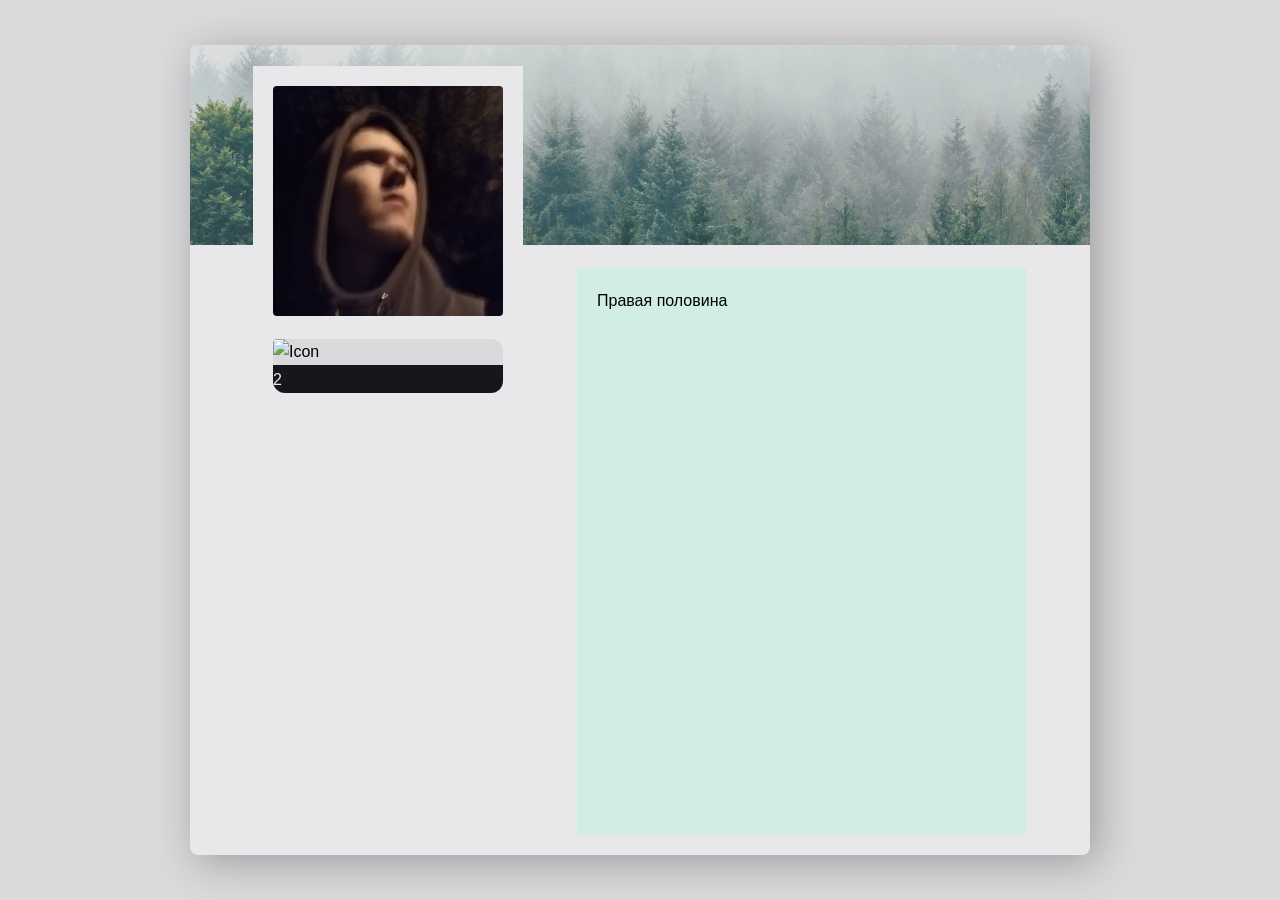
==== index.html @ a41b037d "feat: первые обновления" ====
<!DOCTYPE html>
<html lang="ru">
<head>
  <meta charset="UTF-8">
  <meta name="viewport" content="width=device-width, initial-scale=1.0">
  <title>Басистый Илья</title>
  <link rel="stylesheet" href="styles/base.css">
  <link rel="stylesheet" href="styles/update_styles.css">
  <link rel="stylesheet" href="styles/main_style.css">
</head>
<body>

<body>

  <main>
    <img src="assets/images/background_forest_1.jpg" alt="" class="header-img">
  
    <div class="main-content">
      <div class="half-content left-half">
        <img src="assets/images/avatar_photo.jpg" alt="" class="avatar-img">

        <div class="left-card">
          <div>
            <div class="icon-wrapper">
                <div class="icon">
                    <img src="icon.png" alt="Icon">
                </div>
                <hr class="separator">
            </div>
          </div>
          <div class="dark_subcard">2</div>
        </div>
      </div>
      <div class="half-content right-half">
        Правая половина
      </div>
    </div>

  </main>



</body>


</body>
</html>
---- styles/base.css ----
/* Очистка стилей браузера */


/* Reset всех стилей */
*,
*::before,
*::after {
  box-sizing: border-box;
  margin: 0;
  padding: 0;
  border: 0;
}

/* Убираем стандартные стили у списков */
ul,
ol,
dl,
li {
  list-style: none;
}

/* Убираем стандартные отступы у заголовков и параграфов */
h1,
h2,
h3,
h4,
h5,
h6,
p {
  font-weight: normal;
  font-size: 100%;
}

/* Убираем стандартные стили у ссылок */
a {
  text-decoration: none;
  color: inherit;
}

/* Убираем стандартные стили у изображений */
img {
  max-width: 100%;
  height: auto;
  vertical-align: middle;
  border: 0;
}

/* Убираем стандартные стили у таблиц */
table {
  border-collapse: collapse;
  border-spacing: 0;
}

/* Убираем стандартные стили у форм */
button,
input,
select,
textarea {
  font-family: inherit;
  font-size: 100%;
  background: transparent;
  border: none;
  outline: none;
}

/* Убираем стандартные стили у элементов формы */
button {
  cursor: pointer;
  padding: 0;
}

/* Убираем стандартные отступы у pre и code */
pre,
code,
kbd,
samp {
  font-family: monospace, monospace;
  font-size: 1em;
}

/* Убираем отступы у body */
body {
  line-height: 1;
  -webkit-text-size-adjust: 100%;
}

/* Убираем отступы у контейнеров */
article,
aside,
details,
figcaption,
figure,
footer,
header,
main,
menu,
nav,
section,
summary {
  display: block;
}
---- styles/update_styles.css ----
h1 {
    font-size: 1.7rem;
    font-weight: bold;
}

p {
    font-size: 1rem;
    line-height: 1.6;
}

a {
    text-decoration: none;
}

a:hover {
    text-decoration: underline;
}

ul, ol {
    margin: 0 0 1rem;
    padding-left: 1.5rem;
}

li {
    margin: 0 0 0.5rem;
}

img {
    max-width: 100%;
    height: auto;
    border-radius: 4px;
}
---- styles/main_style.css ----
:root {
    --light-color: #e8e8ea;
    --dark-color: #17161c;
    --second-color: #dadadc;
}


html, body {
  font-family: Arial, sans-serif;
  line-height: 1.6;
}

body {
  display: flex;
  flex-direction: column;
  min-height: 100vh; /* Минимальная высота — весь экран */
  justify-content: center;
  align-items: center;
  background-color: var(--second-color);
}

main {
    width: 100%;
    height: 100vh;
    box-shadow: 7px 7px 40px #17161c50;
    position: relative;
    background-color: var(--light-color);
}

.separator {
    height: 2px;
    background-color: var(--dark-color);
    width: 100%;
}
/* IMAGES */
.header-img {
    height: 140px;
    width: 100%;
    object-fit: cover;
    filter: opacity(80%);
    position: absolute;
}

.avatar-img {
    width: 130px;
    height: 130px;
}


/* FLEX COLUMN */

.main-content {
    display: flex;
    flex-direction: column;
    justify-content: center;
    position: relative;
    z-index: 2;
    height: 100%;
}

.half-content {
    padding: 20px;
    margin-bottom: 20px;
}

/* LEFT */

.left-half { 
    height: 95%;
    /* background-color: rgba(137, 43, 226, 0.281); */
    background-color: var(--light-color);
}

.left-card {
    margin-top: 10%;
    width: 100%;
    height: auto;
    background-color: var(--second-color);
    border-radius: 12px;
    
    display: flex;
    flex-direction: column;
    justify-content: end;
}

.dark_subcard {
    background-color: var(--dark-color);
    color: var(--light-color);
    border-radius: 0 0 12px 12px;
}

/* RIGHT */

.right-half {
    height: 70%;
    background-color: rgba(127, 255, 212, 0.219);
}


/* MEDIA */

/* Если ширина экрана 600px и больше */
@media (min-width: 600px) {


}


/* Если ширина экрана 900px и больше */
@media (min-width: 900px) {
    html, body { height: 100%; }

    main {
        width: 900px;
        height: 90%;
        border-radius: 8px;
    }

    /* IMAGES */

    .header-img {
        height: 200px;
        border-radius: 8px 8px 0 0;
    }

    .avatar-img {
        width: 230px;
        height: 230px;
    }

    /* FLEX COLUMN */

    .main-content {
        flex-direction: row;
        align-items: end;
        gap: 6%;
    }

    /* LEFT */

    .left-half {
        width: 30%;
    }

    .left-card {
        max-height: 69%;
    }

    /* RIGHT */

    .right-half {
        width: 50%;
    }
}
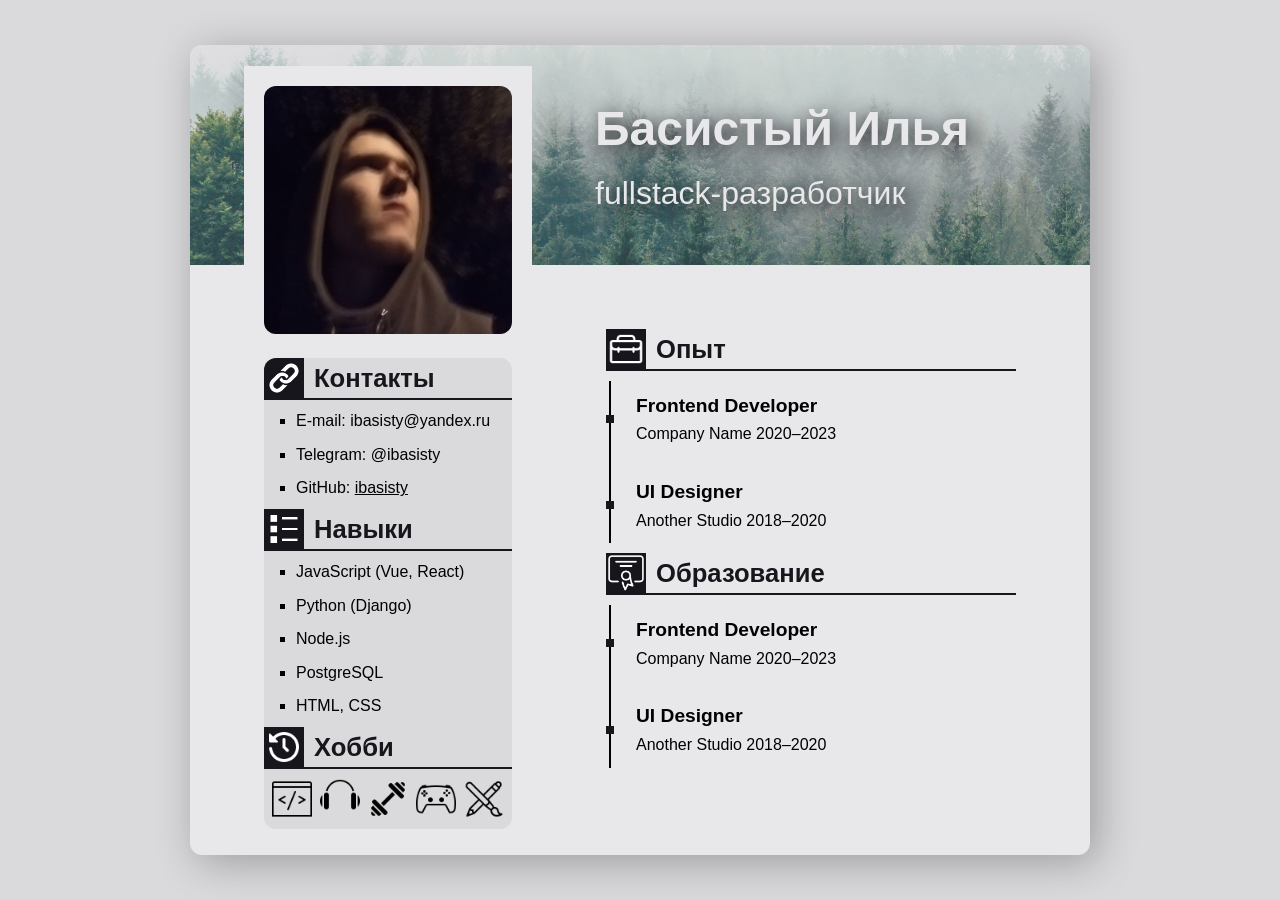
==== commit 73a532a8: "feat: иконки" ====
--- a/index.html
+++ b/index.html
@@ -13,7 +13,14 @@
 <body>
 
   <main>
-    <img src="assets/images/background_forest_1.jpg" alt="" class="header-img">
+    <div class="background-info">
+      <img src="assets/images/background_forest_1.jpg" alt="" class="header-img">
+      <div class="info">
+        <span class="fio">Басистый Илья</span>
+        <br>
+        <span class="profession">fullstack-разработчик</span>
+      </div>
+    </div>
   
     <div class="main-content">
       <div class="half-content left-half">
@@ -22,17 +29,88 @@
         <div class="left-card">
           <div>
             <div class="icon-wrapper">
-                <div class="icon">
-                    <img src="icon.png" alt="Icon">
+                <div class="icon" style="border-radius: 12px 0px 0 0;">
+                    <img src="assets/icons/icons8-link-64.png" alt="Icon">
                 </div>
-                <hr class="separator">
-            </div>
+                <span>Контакты</span>
+              </div>
+              <hr class="separator">
+              <ul>
+                  <li>E-mail: ibasisty@yandex.ru</li>
+                  <li>Telegram: @ibasisty</li>
+                  <li>GitHub: <a href="https://github.com/ibasisty">ibasisty</a></li>
+              </ul>
+              <div class="icon-wrapper">
+                  <div class="icon">
+                      <img src="assets/icons/icons8-list-64.png" alt="Icon">
+                  </div>
+                  <span>Навыки</span>
+              </div>
+              <hr class="separator">
+              <ul>
+                <li>JavaScript (Vue, React)</li>
+                <li>Python (Django)</li>
+                <li>Node.js</li>
+                <li>PostgreSQL</li>
+                <li>HTML, CSS</li>
+              </ul>
+              <div class="icon-wrapper">
+                  <div class="icon">
+                      <img src="assets/icons/icons8-time-48.png" alt="Icon">
+                  </div>
+                  <span>Хобби</span>
+              </div>
+              <hr class="separator">
+              <div class="half-hobbies">
+                  <img src="assets/icons/hobbies/icons8-code-100.png" alt="" class="hobbies-img">
+                  <img src="assets/icons/hobbies/icons8-headphones-100.png" alt="" class="hobbies-img">
+                  <img src="assets/icons/hobbies/icons8-gym-100.png" alt="" class="hobbies-img">
+                  <img src="assets/icons/hobbies/icons8-game-100.png" alt="" class="hobbies-img">
+                  <img src="assets/icons/hobbies/icons8-art-100.png" alt="" class="hobbies-img">
+              </div>
           </div>
-          <div class="dark_subcard">2</div>
+          <!-- <div class="dark_subcard">2</div> -->
         </div>
       </div>
       <div class="half-content right-half">
-        Правая половина
+          <div class="icon-wrapper">
+              <div class="icon">
+                  <img src="assets/icons/icons8-job-48.png" alt="Icon">
+              </div>
+              <span>Опыт</span>
+          </div>
+          <hr class="separator">
+
+          <ul class="timeline">
+              <li>
+                  <div class="position">Frontend Developer</div>
+                  <div class="company">Company Name <span class="dates">2020–2023</span></div>
+              </li>
+              <li>
+                  <div class="position">UI Designer</div>
+                  <div class="company">Another Studio <span class="dates">2018–2020</span></div>
+              </li>
+          </ul>
+
+          <div class="icon-wrapper">
+              <div class="icon">
+                  <img src="assets/icons/icons8-education-64.png" alt="Icon">
+              </div>
+              <span>Образование</span>
+          </div>
+          <hr class="separator">
+
+          <ul class="timeline">
+              <li>
+                  <div class="position">Frontend Developer</div>
+                  <div class="company">Company Name <span class="dates">2020–2023</span></div>
+              </li>
+              <li>
+                  <div class="position">UI Designer</div>
+                  <div class="company">Another Studio <span class="dates">2018–2020</span></div>
+              </li>
+          </ul>
+
       </div>
     </div>
 
--- a/styles/base.css
+++ b/styles/base.css
@@ -9,14 +9,6 @@
   margin: 0;
   padding: 0;
   border: 0;
-}
-
-/* Убираем стандартные стили у списков */
-ul,
-ol,
-dl,
-li {
-  list-style: none;
 }
 
 /* Убираем стандартные отступы у заголовков и параграфов */
--- a/styles/update_styles.css
+++ b/styles/update_styles.css
@@ -9,15 +9,16 @@
 }
 
 a {
-    text-decoration: none;
+    text-decoration: underline;
 }
 
 a:hover {
-    text-decoration: underline;
+    text-decoration: none;
+    color: #e8e8ea;
 }
 
 ul, ol {
-    margin: 0 0 1rem;
+    margin: 0.5rem;
     padding-left: 1.5rem;
 }
 
@@ -28,5 +29,5 @@
 img {
     max-width: 100%;
     height: auto;
-    border-radius: 4px;
+    /* border-radius: 4px; */
 }
--- a/styles/main_style.css
+++ b/styles/main_style.css
@@ -27,23 +27,132 @@
     background-color: var(--light-color);
 }
 
+ul {
+    list-style-type: square;
+}
+
+.background-info {
+    height: 160px;
+    width: 100%;
+    position: absolute;
+    display: flex;
+    align-items: center;
+    justify-content: end;
+    overflow: hidden;
+}
+
+.background-info .info {
+    width: 55%;
+    position: absolute;
+    color: var(--light-color);
+    text-shadow: 4px 4px 20px var(--dark-color);
+}
+
+.background-info .info .fio {
+    font-size: 3rem;
+    font-weight: bold;
+}
+
+.background-info .info .profession {
+    font-size: 2rem;
+}
+
+/* DECORATION */
+
+.icon-wrapper {
+    display: flex;
+    flex-direction: row;
+    gap: 10px;
+    align-items: flex-start; /* держит всё по левому краю */
+}
+
+.icon-wrapper span {
+    height: 1.6rem;
+    font-size: 1.6rem;
+    color: var(--dark-color);
+    font-weight: bold;
+}
+
+.icon-wrapper .icon {
+    width: 40px;
+    height: 40px;
+    background-color: var(--dark-color);
+    /* border-radius: 12px 0px 0 0; */
+    display: flex;
+    align-items: center;
+    justify-content: center;
+    overflow: hidden;
+}
+
+.icon-wrapper .icon img {
+    width: 90%;
+    height: 90%;
+    object-fit: cover;
+}
+
 .separator {
     height: 2px;
     background-color: var(--dark-color);
     width: 100%;
 }
+
+/* TIMELINE */
+
+.timeline {
+    list-style: none;
+    padding: 0;
+    position: relative;
+    margin: 10px 0;
+}
+
+.timeline::before {
+    content: '';
+    position: absolute;
+    left: 3px;
+    top: 0;
+    bottom: 0;
+    width: 2px;
+    background: #000;
+    z-index: 0;
+}
+
+.timeline li {
+    padding: 10px 0 10px 30px;
+    position: relative;
+    margin: 10px 0;
+}
+
+.timeline li::before {
+    content: '';
+    position: absolute;
+    left: 0;
+    top: 50%;
+    transform: translateY(-50%);
+    width: 8px;
+    height: 8px;
+    background: var(--dark-color);
+    /* border: 2px solid #000; */
+    /* border-radius: 50%; */
+    z-index: 1;
+}
+
+.timeline li .position {
+    font-size: 1.2rem;
+    font-weight: bold;
+}
+
 /* IMAGES */
 .header-img {
-    height: 140px;
+    height: 100%;
     width: 100%;
     object-fit: cover;
     filter: opacity(80%);
-    position: absolute;
 }
 
 .avatar-img {
     width: 130px;
     height: 130px;
+    border-radius: 12px;
 }
 
 
@@ -83,6 +192,25 @@
     justify-content: end;
 }
 
+.half-hobbies {
+    display: flex;
+    flex-direction: row;
+    gap: 8px;
+    align-items: center;
+    justify-content: center;
+    height: 100%;
+    width: 100%;
+    padding-top: 10px;
+    padding-bottom: 10px;
+}
+
+.hobbies-img {
+    width: 40px;
+    height: 40px;
+    object-fit: cover;
+    overflow: hidden;
+}
+
 .dark_subcard {
     background-color: var(--dark-color);
     color: var(--light-color);
@@ -92,8 +220,8 @@
 /* RIGHT */
 
 .right-half {
-    height: 70%;
-    background-color: rgba(127, 255, 212, 0.219);
+    height: 65%;
+    /* background-color: rgba(127, 255, 212, 0.219); */
 }
 
 
@@ -113,19 +241,20 @@
     main {
         width: 900px;
         height: 90%;
-        border-radius: 8px;
+        border-radius: 12px;
+    }
+
+    .background-info {
+        height: 220px;
+        border-radius: 12px 12px 0 0;
     }
 
     /* IMAGES */
 
-    .header-img {
-        height: 200px;
-        border-radius: 8px 8px 0 0;
-    }
 
     .avatar-img {
-        width: 230px;
-        height: 230px;
+        width: 248px;
+        height: 248px;
     }
 
     /* FLEX COLUMN */
@@ -139,7 +268,7 @@
     /* LEFT */
 
     .left-half {
-        width: 30%;
+        width: 32%;
     }
 
     .left-card {
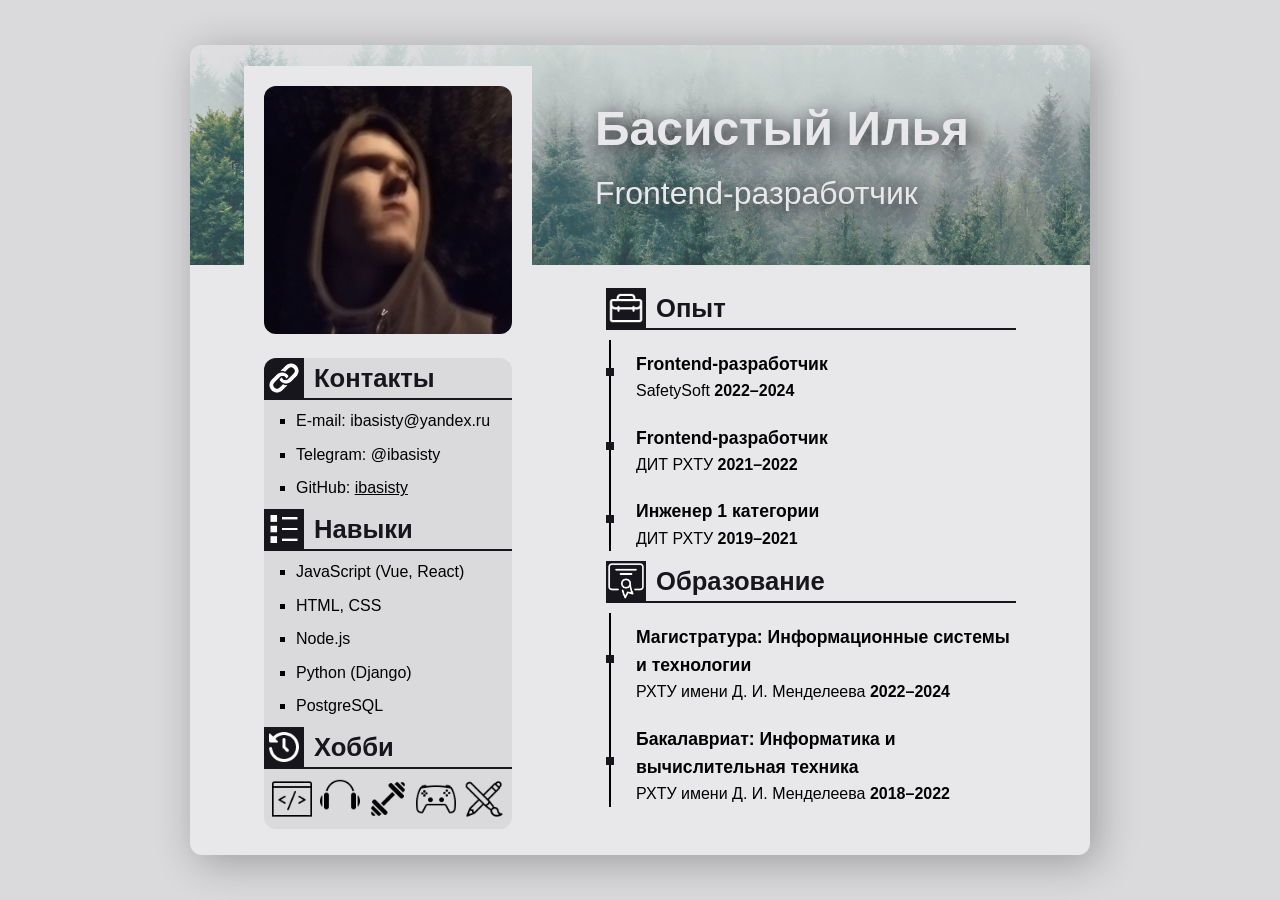
==== commit 8092c753: "fix: список и адаптивность" ====
--- a/index.html
+++ b/index.html
@@ -18,7 +18,7 @@
       <div class="info">
         <span class="fio">Басистый Илья</span>
         <br>
-        <span class="profession">fullstack-разработчик</span>
+        <span class="profession">Frontend-разработчик</span>
       </div>
     </div>
   
@@ -49,10 +49,10 @@
               <hr class="separator">
               <ul>
                 <li>JavaScript (Vue, React)</li>
+                <li>HTML, CSS</li>
+                <li>Node.js</li>
                 <li>Python (Django)</li>
-                <li>Node.js</li>
                 <li>PostgreSQL</li>
-                <li>HTML, CSS</li>
               </ul>
               <div class="icon-wrapper">
                   <div class="icon">
@@ -83,12 +83,16 @@
 
           <ul class="timeline">
               <li>
-                  <div class="position">Frontend Developer</div>
-                  <div class="company">Company Name <span class="dates">2020–2023</span></div>
+                  <div class="position">Frontend-разработчик</div>
+                  <div class="company">SafetySoft <span class="dates">2022–2024</span></div>
               </li>
               <li>
-                  <div class="position">UI Designer</div>
-                  <div class="company">Another Studio <span class="dates">2018–2020</span></div>
+                  <div class="position">Frontend-разработчик</div>
+                  <div class="company">ДИТ РХТУ <span class="dates">2021–2022</span></div>
+              </li>
+              <li>
+                  <div class="position">Инженер 1 категории</div>
+                  <div class="company">ДИТ РХТУ <span class="dates">2019–2021</span></div>
               </li>
           </ul>
 
@@ -102,12 +106,12 @@
 
           <ul class="timeline">
               <li>
-                  <div class="position">Frontend Developer</div>
-                  <div class="company">Company Name <span class="dates">2020–2023</span></div>
+                  <div class="position">Магистратура: Информационные системы и технологии</div>
+                  <div class="company">РХТУ имени Д. И. Менделеева <span class="dates">2022–2024</span></div>
               </li>
               <li>
-                  <div class="position">UI Designer</div>
-                  <div class="company">Another Studio <span class="dates">2018–2020</span></div>
+                  <div class="position">Бакалавриат: Информатика и вычислительная техника</div>
+                  <div class="company">РХТУ имени Д. И. Менделеева <span class="dates">2018–2022</span></div>
               </li>
           </ul>
 
--- a/styles/main_style.css
+++ b/styles/main_style.css
@@ -21,7 +21,6 @@
 
 main {
     width: 100%;
-    height: 100vh;
     box-shadow: 7px 7px 40px #17161c50;
     position: relative;
     background-color: var(--light-color);
@@ -49,12 +48,12 @@
 }
 
 .background-info .info .fio {
-    font-size: 3rem;
+    font-size: 2rem;
     font-weight: bold;
 }
 
 .background-info .info .profession {
-    font-size: 2rem;
+    font-size: 1rem;
 }
 
 /* DECORATION */
@@ -117,7 +116,7 @@
 }
 
 .timeline li {
-    padding: 10px 0 10px 30px;
+    padding: 10px 0 0 30px;
     position: relative;
     margin: 10px 0;
 }
@@ -137,7 +136,11 @@
 }
 
 .timeline li .position {
-    font-size: 1.2rem;
+    font-size: 1.1rem;
+    font-weight: bold;
+}
+
+.timeline li .dates {
     font-weight: bold;
 }
 
@@ -164,7 +167,6 @@
     justify-content: center;
     position: relative;
     z-index: 2;
-    height: 100%;
 }
 
 .half-content {
@@ -175,9 +177,8 @@
 /* LEFT */
 
 .left-half { 
-    height: 95%;
     /* background-color: rgba(137, 43, 226, 0.281); */
-    background-color: var(--light-color);
+    /* background-color: var(--light-color); */
 }
 
 .left-card {
@@ -220,7 +221,6 @@
 /* RIGHT */
 
 .right-half {
-    height: 65%;
     /* background-color: rgba(127, 255, 212, 0.219); */
 }
 
@@ -249,6 +249,15 @@
         border-radius: 12px 12px 0 0;
     }
 
+    .background-info .info .fio {
+        font-size: 3rem;
+        font-weight: bold;
+    }
+
+    .background-info .info .profession {
+        font-size: 2rem;
+    }
+
     /* IMAGES */
 
 
@@ -263,12 +272,15 @@
         flex-direction: row;
         align-items: end;
         gap: 6%;
+        height: 100%;
     }
 
     /* LEFT */
 
     .left-half {
+        height: 95%;
         width: 32%;
+        background-color: var(--light-color);
     }
 
     .left-card {
@@ -278,6 +290,7 @@
     /* RIGHT */
 
     .right-half {
+        height: 70%;
         width: 50%;
     }
 }
